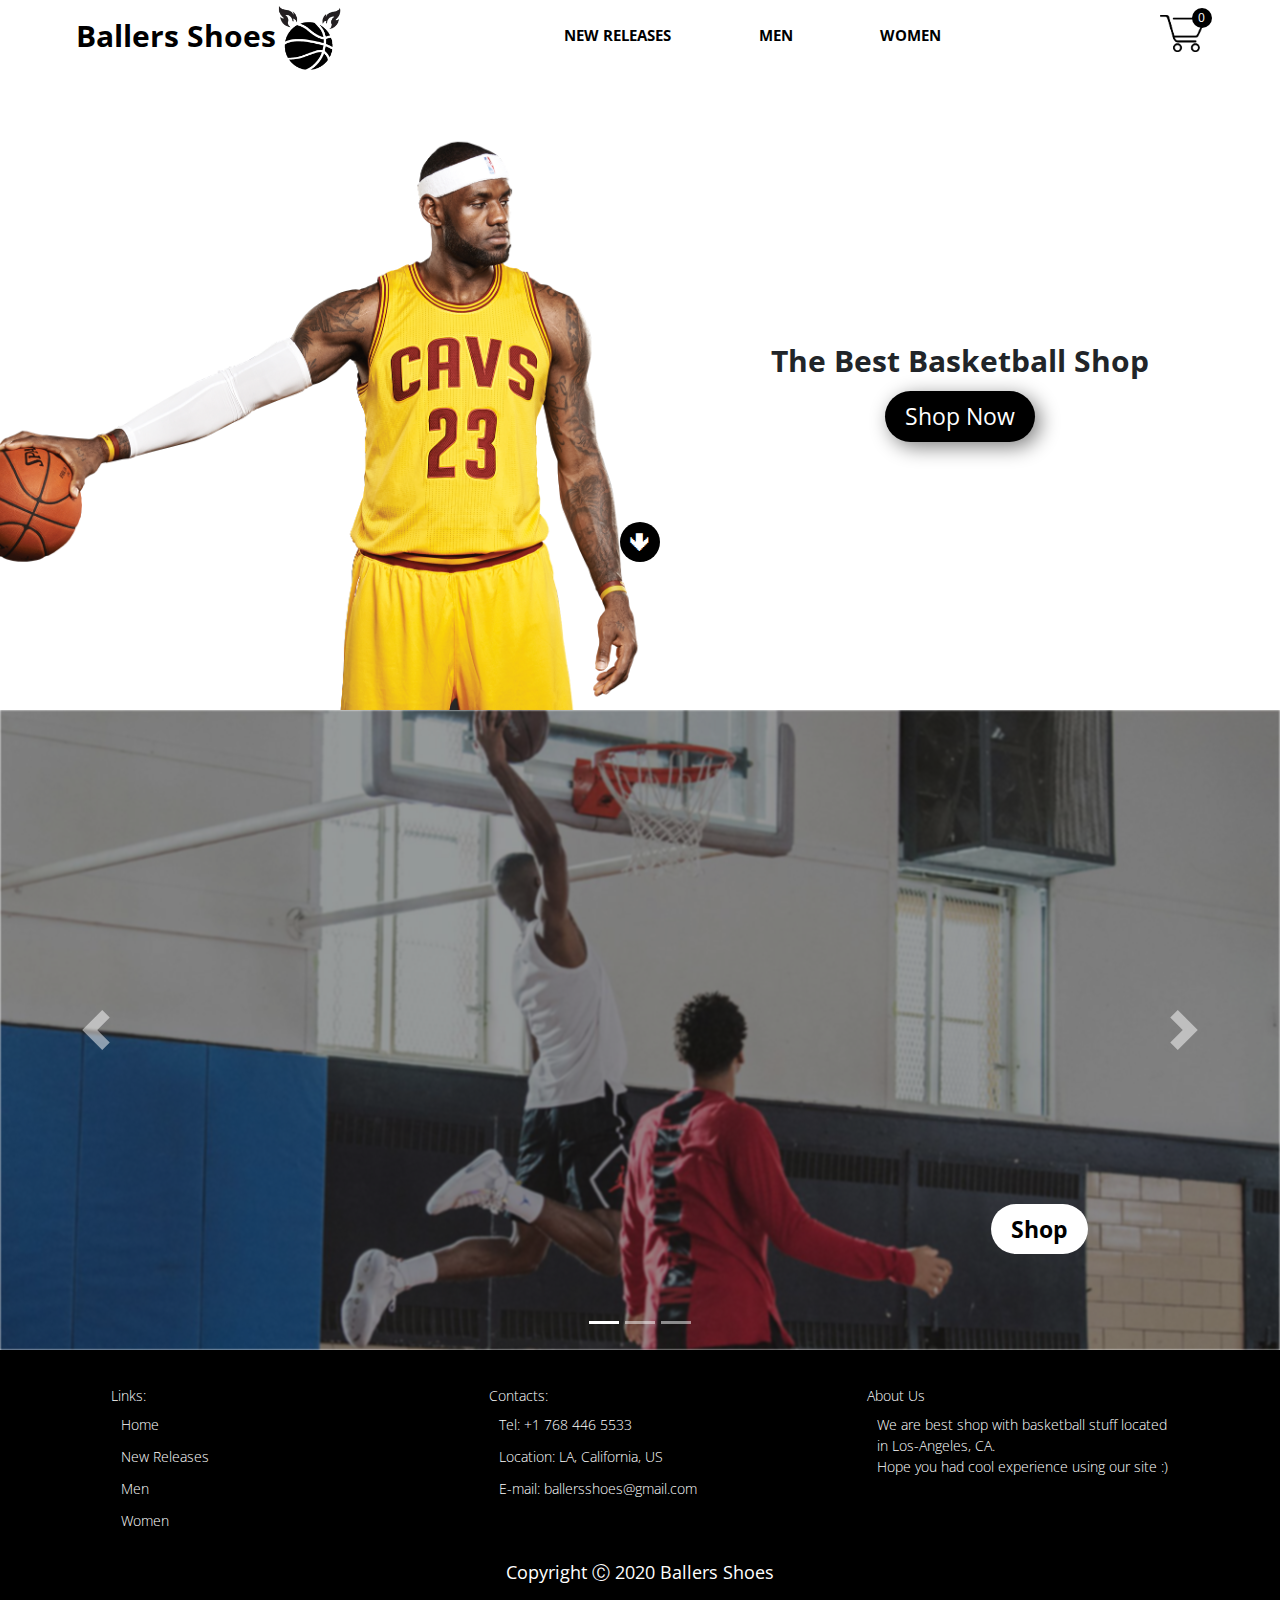
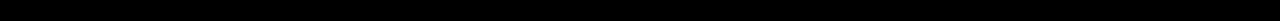
==== finalProject/index.html @ 1ae6ad81 "Second" ====
<!DOCTYPE html>
<html lang="en">

<head>
    <meta charset="UTF-8">
    <meta name="viewport" content="width=device-width, initial-scale=1.0">
    <meta http-equiv="X-UA-Compatible" content="ie=edge">
    <title>Home</title>
    <link rel="stylesheet" href="css/main.css">

    <script src="https://code.jquery.com/jquery-3.4.1.min.js"></script>
    <link rel="stylesheet" href="css/bootstrap.min.css">
</head>

<body>
    <header class="content">
        <div class="shop" title="Home">
            <a href="index.html">
                <h1>Ballers Shoes</h1>
                <img src="img/logo-1.png" alt="" class="logo">
            </a>
        </div>
    
        <nav>
            <ul>
                <li><a href="newrel.html">New Releases</a></li>
                <li><a href="men.html">Men</a></li>
                <li><a href="women.html">Women</a></li>
            </ul>
        </nav>
    
        <div id="cart"></div>
    
        <div class="mob-btn">
            <span></span>
        </div>
    </header>

    <div id="cartpopup"></div>
    <div id="buypopup"></div>

    <div class="inf content">

        <a href="#slider-a" class="main-bottom-btn">&#129147;</a>

        <div class="main-left-col"></div>

        <div class="main-right-col">
            <div class="title">
                <h2>The Best Basketball Shop</h2>
                <a href="men.html" title="Men"><button class="shop-now">Shop Now</button></a>
            </div>
        </div>
    </div>


    <a name="slider-a"></a>
    <div id="carousel-main" class="carousel slide content" data-ride="carousel slide">
        <ol class="carousel-indicators">
            <li class="active" data-target="#carousel-main" data-slide-to="0"></li>
            <li class="" data-target="#carousel-main" data-slide-to="2"></li>
            <li class="" data-target="#carousel-main" data-slide-to="3"></li>
        </ol>
        <div class="carousel-inner">
            <div class="carousel-item active">
                <img src="img/1-slide.jpg" alt="" class="d-block w-100 img-blur">
                <a href="newrel.html"><button class="shop-now slide-shop-now" title="New Releases">Shop</button></a>
            </div>
            <div class="carousel-item">
                <img src="img/2-slide.jpg" alt="" class="d-block w-100 img-blur">
                <a href="men.html"><button class="shop-now slide-shop-now" title="Men">Shop</button></a>
            </div>
            <div class="carousel-item">
                <img src="img/3-slide.jpg" alt="" class="d-block w-100 img-blur">
                <a href="women.html"><button class="shop-now slide-shop-now" title="Women">Shop</button></a>
            </div>
        </div>
        <a href="#carousel-main" class="carousel-control-prev" role="button" data-slide="prev">
            <span class="carousel-control-prev-icon" aria-hidden="true"></span>
            <span class="sr-only">Previous</span>
        </a>
        <a href="#carousel-main" class="carousel-control-next" role="button" data-slide="next">
            <span class="carousel-control-next-icon" aria-hidden="true"></span>
            <span class="sr-only">Next</span>
        </a>
    </div>

    <footer class="content"></footer>

    <div id="goods" class="no-show"></div>


    <script src="js/bootstrap.min.js"></script>
    <script src="js/popper.min.js"></script>
    <script src="js/localStorageUtil.js"></script>
    <script src="js/app.js"></script>
    <script src="js/catalog.js"></script>


    <script type="text/javascript">var scrolltotop = { setting: { startline: 600, scrollto: 0, scrollduration: 1e3, fadeduration: [300, 100] }, controlHTML: '<span class="btn-up">&uarr;</span>', controlattrs: { offsetx: 5, offsety: 5 }, anchorkeyword: "#top", state: { isvisible: !1, shouldvisible: !1 }, scrollup: function () { this.cssfixedsupport || this.$control.css({ opacity: 0 }); var t = isNaN(this.setting.scrollto) ? this.setting.scrollto : parseInt(this.setting.scrollto); t = "string" == typeof t && 1 == jQuery("#" + t).length ? jQuery("#" + t).offset().top : 0, this.$body.animate({ scrollTop: t }, this.setting.scrollduration) }, keepfixed: function () { var t = jQuery(window), o = t.scrollLeft() + t.width() - this.$control.width() - this.controlattrs.offsetx, s = t.scrollTop() + t.height() - this.$control.height() - this.controlattrs.offsety; this.$control.css({ left: o + "px", top: s + "px" }) }, togglecontrol: function () { var t = jQuery(window).scrollTop(); this.cssfixedsupport || this.keepfixed(), this.state.shouldvisible = t >= this.setting.startline ? !0 : !1, this.state.shouldvisible && !this.state.isvisible ? (this.$control.stop().animate({ opacity: 1 }, this.setting.fadeduration[0]), this.state.isvisible = !0) : 0 == this.state.shouldvisible && this.state.isvisible && (this.$control.stop().animate({ opacity: 0 }, this.setting.fadeduration[1]), this.state.isvisible = !1) }, init: function () { jQuery(document).ready(function (t) { var o = scrolltotop, s = document.all; o.cssfixedsupport = !s || s && "CSS1Compat" == document.compatMode && window.XMLHttpRequest, o.$body = t(window.opera ? "CSS1Compat" == document.compatMode ? "html" : "body" : "html,body"), o.$control = t('<div id="topcontrol">' + o.controlHTML + "</div>").css({ position: o.cssfixedsupport ? "fixed" : "absolute", bottom: o.controlattrs.offsety, right: o.controlattrs.offsetx, opacity: 0, cursor: "pointer" }).attr({ title: "Scroll to Top" }).click(function () { return o.scrollup(), !1 }).appendTo("body"), document.all && !window.XMLHttpRequest && "" != o.$control.text() && o.$control.css({ width: o.$control.width() }), o.togglecontrol(), t('a[href="' + o.anchorkeyword + '"]').click(function () { return o.scrollup(), !1 }), t(window).bind("scroll resize", function (t) { o.togglecontrol() }) }) } }; scrolltotop.init();</script>

</body>

</html>
---- finalProject/css/main.css ----
@import 'header.css';
@import 'content.css';
@import url('https://fonts.googleapis.com/css?family=Open+Sans:300,400,700&display=swap');
@import 'footer.css';
@import 'goods.css';
@import 'buypopup.css';
@import 'resp.css';



* {
    box-sizing: border-box !important;
}

html {
    scroll-behavior: smooth;
}
body {
    margin: 0;
    padding: 0;
    font-family: 'Open Sans', sans-serif !important;
}
ul {
    margin: 0;
    padding: 0;
    margin-bottom: 0 !important;
}
li {
    list-style: none;
    margin: 0;
}
h1 {
    margin-bottom: 0 !important;
    margin-top: 0 !important;
}
a {
    text-decoration: none !important;
    color: inherit;
}
a:hover {
    text-decoration: none !important;
}
button {
    background: white;
    border: none;
    cursor: pointer !important;
    padding: 8px 20px;
    outline: none !important;
}
.content {
    max-width: 1600px !important;
    margin-left: auto !important;
    margin-right: auto !important;
}
.no-show {
    display: none;
}
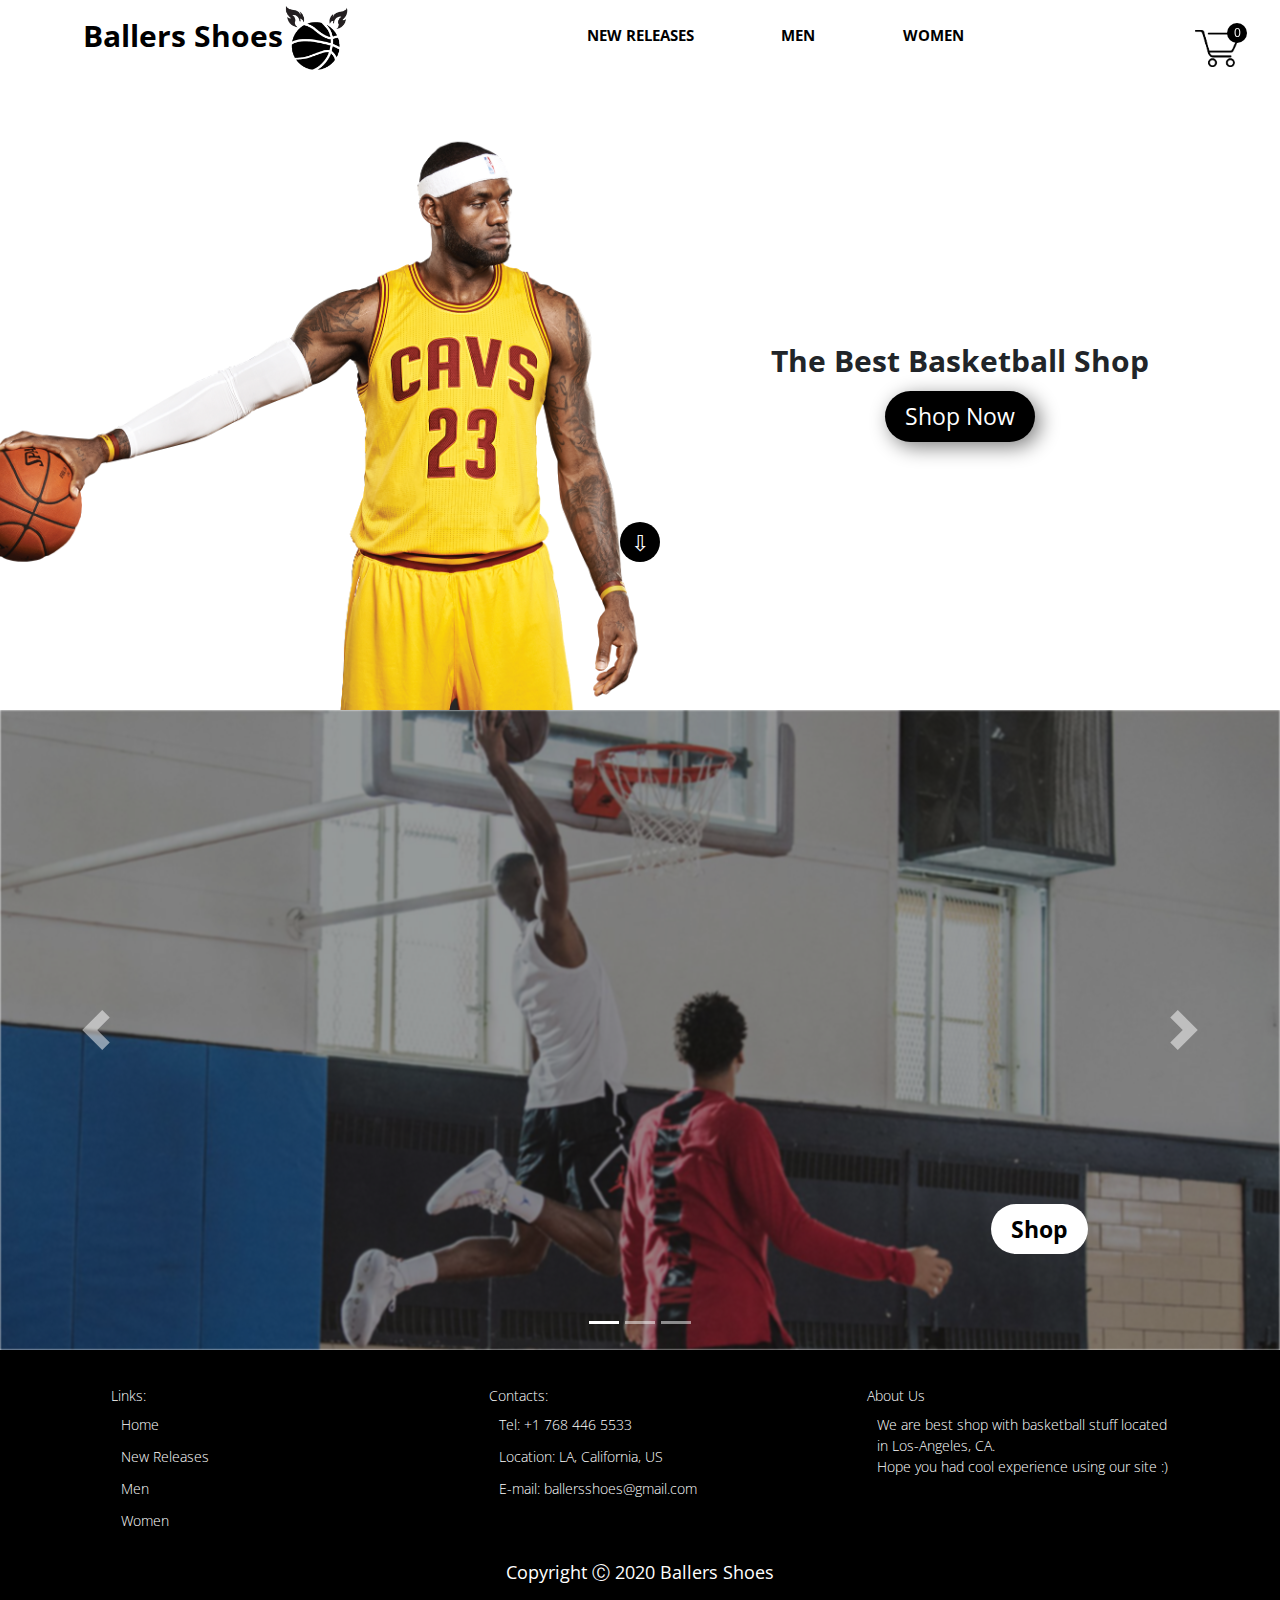
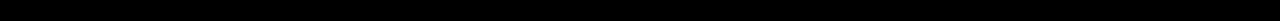
==== commit 88f893c1: "Commit 4" ====
--- a/finalProject/index.html
+++ b/finalProject/index.html
@@ -41,7 +41,7 @@
 
     <div class="inf content">
 
-        <a href="#slider-a" class="main-bottom-btn">&#129147;</a>
+        <a href="#slider-a" class="main-bottom-btn">&#8681;</a>
 
         <div class="main-left-col"></div>
 
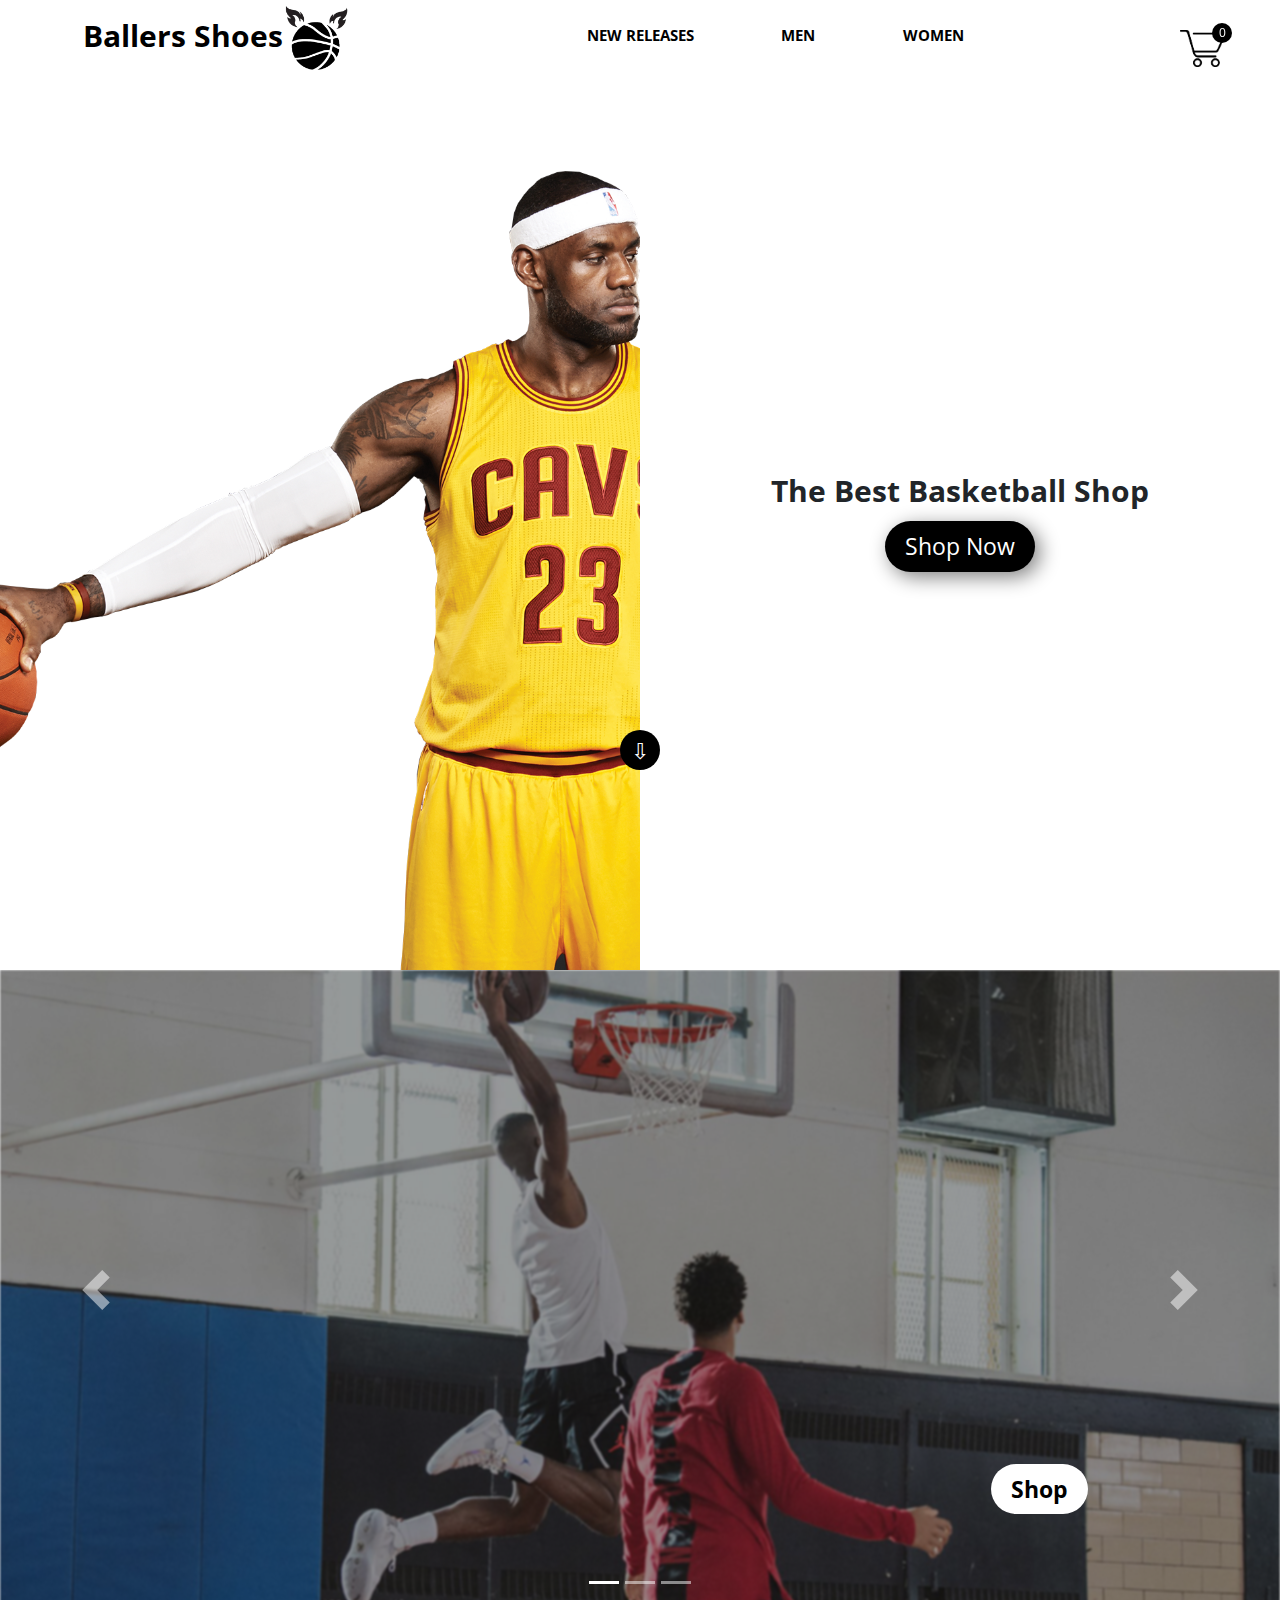
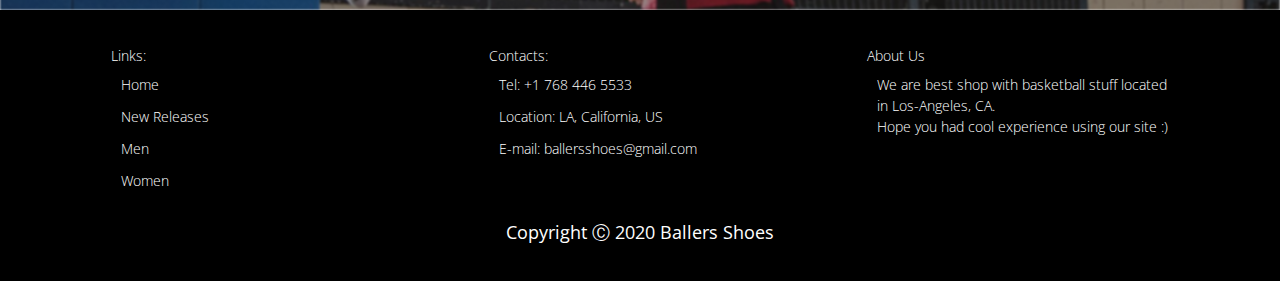
==== commit 102c0d7c: "mob sort-btns" ====
--- a/finalProject/index.html
+++ b/finalProject/index.html
@@ -15,7 +15,7 @@
 <body>
     <header class="content">
         <div class="shop" title="Home">
-            <a href="index.html">
+            <a href="index.html" class="logo-btn">
                 <h1>Ballers Shoes</h1>
                 <img src="img/logo-1.png" alt="" class="logo">
             </a>
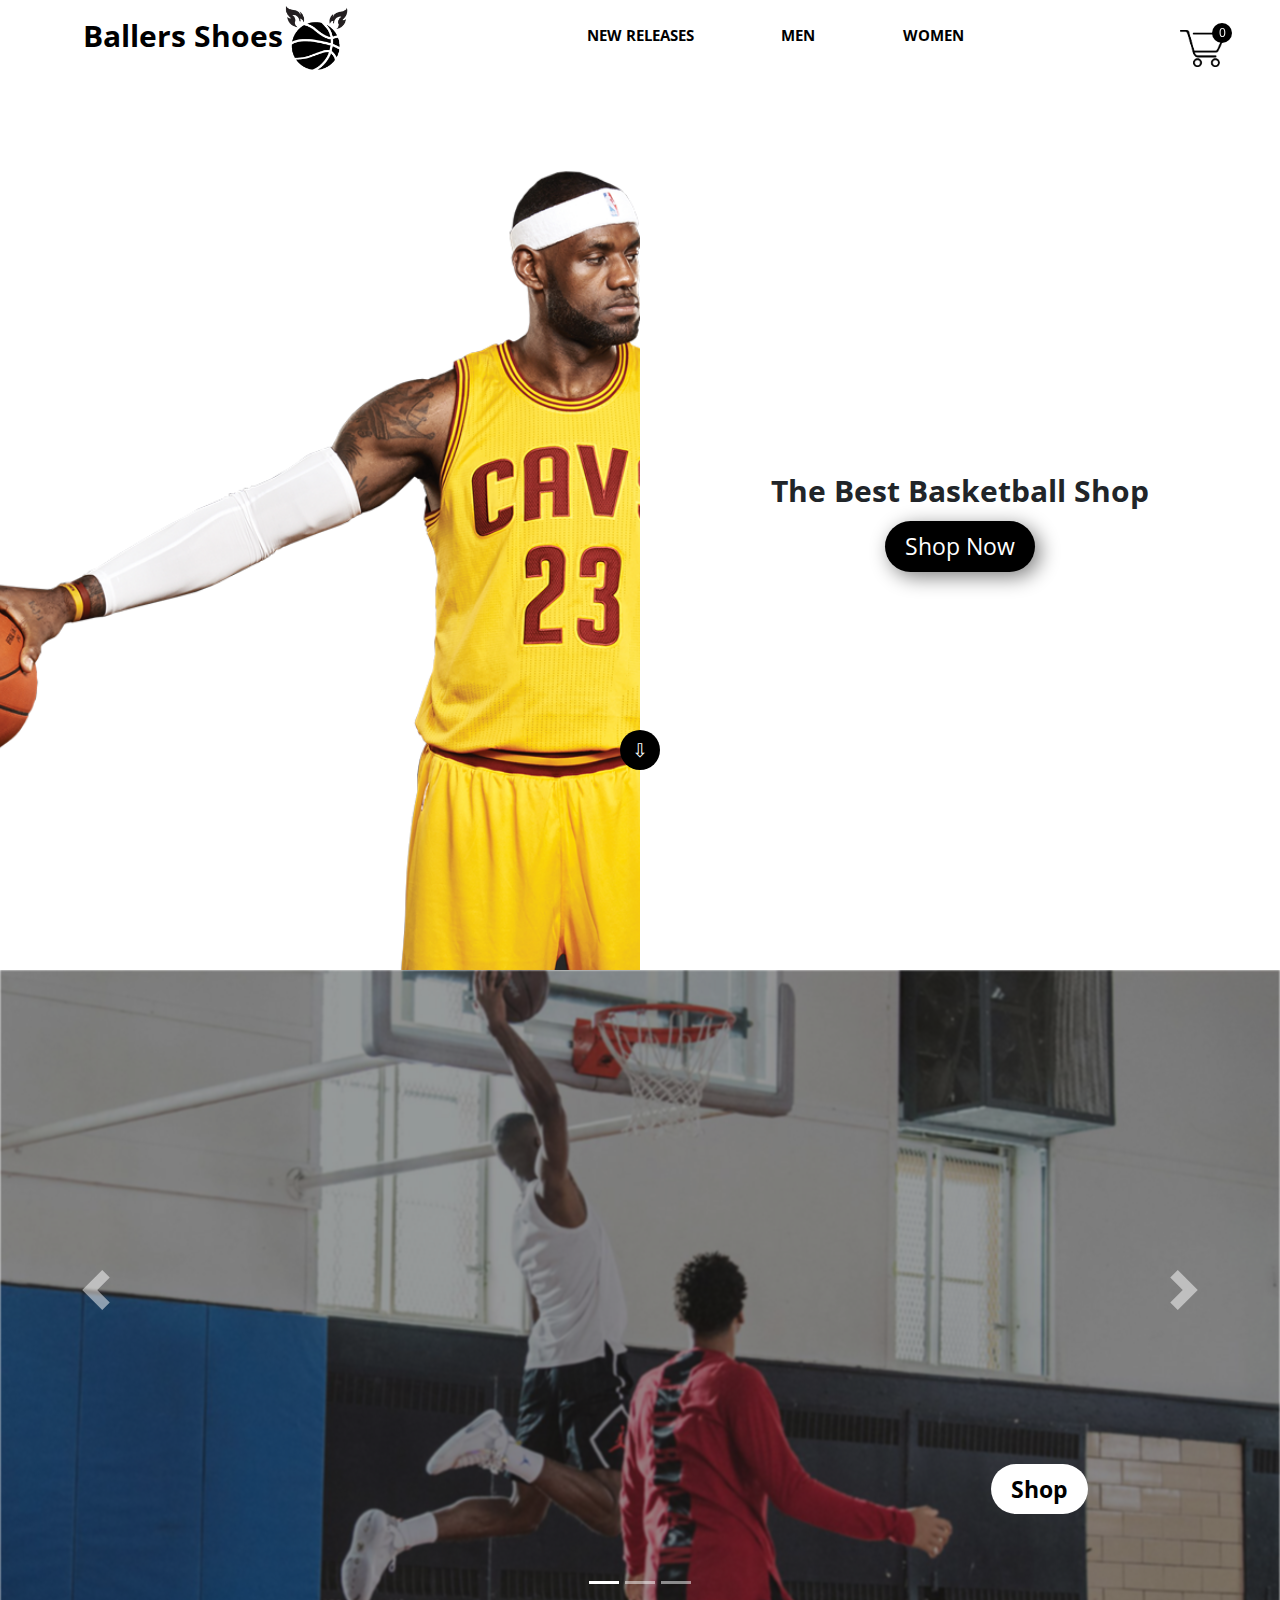
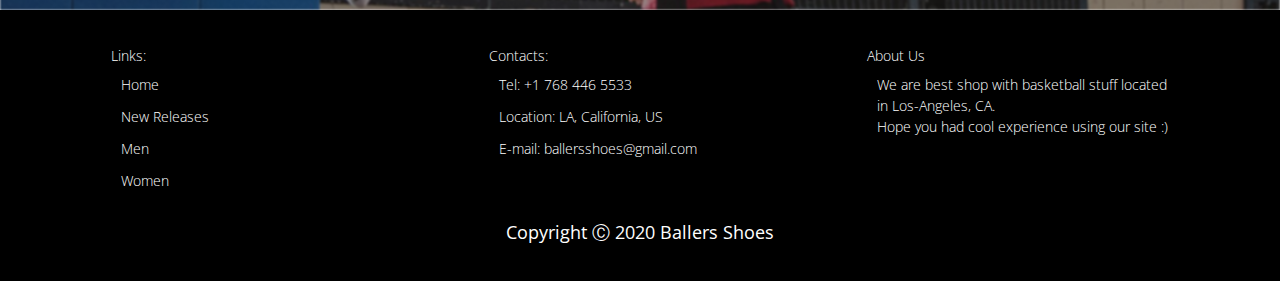
==== commit 0cac176f: "nav with js" ====
--- a/finalProject/index.html
+++ b/finalProject/index.html
@@ -21,13 +21,7 @@
             </a>
         </div>
     
-        <nav>
-            <ul>
-                <li><a href="newrel.html">New Releases</a></li>
-                <li><a href="men.html">Men</a></li>
-                <li><a href="women.html">Women</a></li>
-            </ul>
-        </nav>
+        <nav></nav>
     
         <div id="cart"></div>
     
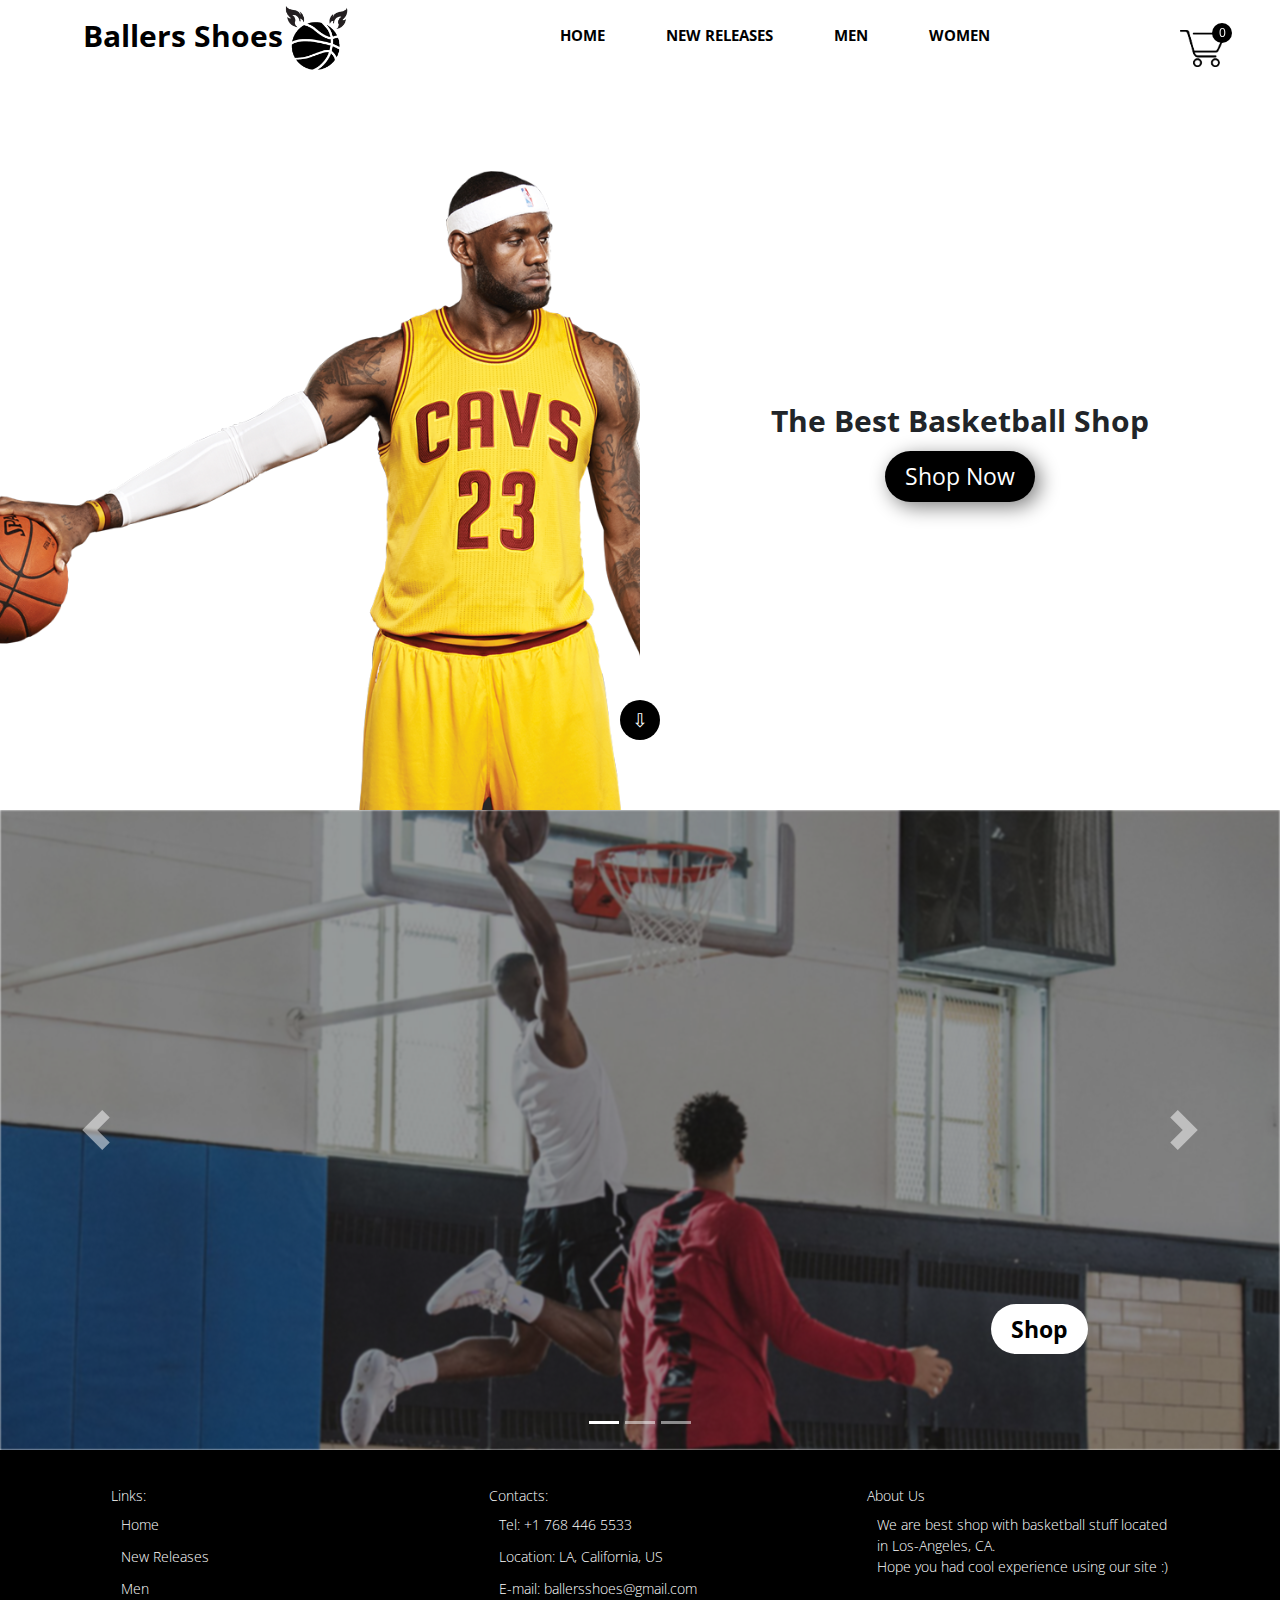
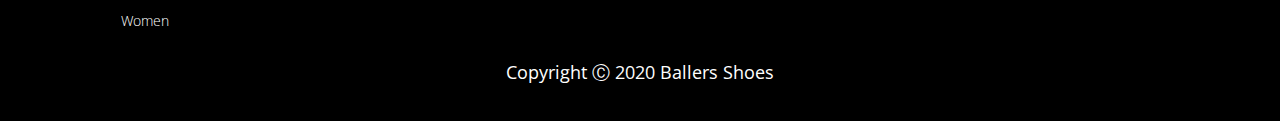
==== commit 57e95abd: "up-btn speed 200" ====
--- a/finalProject/index.html
+++ b/finalProject/index.html
@@ -7,7 +7,6 @@
     <meta http-equiv="X-UA-Compatible" content="ie=edge">
     <title>Home</title>
     <link rel="stylesheet" href="css/main.css">
-
     <script src="https://code.jquery.com/jquery-3.4.1.min.js"></script>
     <link rel="stylesheet" href="css/bootstrap.min.css">
 </head>
@@ -91,8 +90,6 @@
     <script src="js/catalog.js"></script>
 
 
-    <script type="text/javascript">var scrolltotop = { setting: { startline: 600, scrollto: 0, scrollduration: 1e3, fadeduration: [300, 100] }, controlHTML: '<span class="btn-up">&uarr;</span>', controlattrs: { offsetx: 5, offsety: 5 }, anchorkeyword: "#top", state: { isvisible: !1, shouldvisible: !1 }, scrollup: function () { this.cssfixedsupport || this.$control.css({ opacity: 0 }); var t = isNaN(this.setting.scrollto) ? this.setting.scrollto : parseInt(this.setting.scrollto); t = "string" == typeof t && 1 == jQuery("#" + t).length ? jQuery("#" + t).offset().top : 0, this.$body.animate({ scrollTop: t }, this.setting.scrollduration) }, keepfixed: function () { var t = jQuery(window), o = t.scrollLeft() + t.width() - this.$control.width() - this.controlattrs.offsetx, s = t.scrollTop() + t.height() - this.$control.height() - this.controlattrs.offsety; this.$control.css({ left: o + "px", top: s + "px" }) }, togglecontrol: function () { var t = jQuery(window).scrollTop(); this.cssfixedsupport || this.keepfixed(), this.state.shouldvisible = t >= this.setting.startline ? !0 : !1, this.state.shouldvisible && !this.state.isvisible ? (this.$control.stop().animate({ opacity: 1 }, this.setting.fadeduration[0]), this.state.isvisible = !0) : 0 == this.state.shouldvisible && this.state.isvisible && (this.$control.stop().animate({ opacity: 0 }, this.setting.fadeduration[1]), this.state.isvisible = !1) }, init: function () { jQuery(document).ready(function (t) { var o = scrolltotop, s = document.all; o.cssfixedsupport = !s || s && "CSS1Compat" == document.compatMode && window.XMLHttpRequest, o.$body = t(window.opera ? "CSS1Compat" == document.compatMode ? "html" : "body" : "html,body"), o.$control = t('<div id="topcontrol">' + o.controlHTML + "</div>").css({ position: o.cssfixedsupport ? "fixed" : "absolute", bottom: o.controlattrs.offsety, right: o.controlattrs.offsetx, opacity: 0, cursor: "pointer" }).attr({ title: "Scroll to Top" }).click(function () { return o.scrollup(), !1 }).appendTo("body"), document.all && !window.XMLHttpRequest && "" != o.$control.text() && o.$control.css({ width: o.$control.width() }), o.togglecontrol(), t('a[href="' + o.anchorkeyword + '"]').click(function () { return o.scrollup(), !1 }), t(window).bind("scroll resize", function (t) { o.togglecontrol() }) }) } }; scrolltotop.init();</script>
-
+    <script type="text/javascript">var scrolltotop = { setting: { startline: 600, scrollto: 0, scrollduration: 200, fadeduration: [300, 100] }, controlHTML: '<span class="btn-up">&uarr;</span>', controlattrs: { offsetx: 5, offsety: 5 }, anchorkeyword: "#top", state: { isvisible: !1, shouldvisible: !1 }, scrollup: function () { this.cssfixedsupport || this.$control.css({ opacity: 0 }); var t = isNaN(this.setting.scrollto) ? this.setting.scrollto : parseInt(this.setting.scrollto); t = "string" == typeof t && 1 == jQuery("#" + t).length ? jQuery("#" + t).offset().top : 0, this.$body.animate({ scrollTop: t }, this.setting.scrollduration) }, keepfixed: function () { var t = jQuery(window), o = t.scrollLeft() + t.width() - this.$control.width() - this.controlattrs.offsetx, s = t.scrollTop() + t.height() - this.$control.height() - this.controlattrs.offsety; this.$control.css({ left: o + "px", top: s + "px" }) }, togglecontrol: function () { var t = jQuery(window).scrollTop(); this.cssfixedsupport || this.keepfixed(), this.state.shouldvisible = t >= this.setting.startline ? !0 : !1, this.state.shouldvisible && !this.state.isvisible ? (this.$control.stop().animate({ opacity: 1 }, this.setting.fadeduration[0]), this.state.isvisible = !0) : 0 == this.state.shouldvisible && this.state.isvisible && (this.$control.stop().animate({ opacity: 0 }, this.setting.fadeduration[1]), this.state.isvisible = !1) }, init: function () { jQuery(document).ready(function (t) { var o = scrolltotop, s = document.all; o.cssfixedsupport = !s || s && "CSS1Compat" == document.compatMode && window.XMLHttpRequest, o.$body = t(window.opera ? "CSS1Compat" == document.compatMode ? "html" : "body" : "html,body"), o.$control = t('<div id="topcontrol">' + o.controlHTML + "</div>").css({ position: o.cssfixedsupport ? "fixed" : "absolute", bottom: o.controlattrs.offsety, right: o.controlattrs.offsetx, opacity: 0, cursor: "pointer" }).attr({ title: "Scroll to Top" }).click(function () { return o.scrollup(), !1 }).appendTo("body"), document.all && !window.XMLHttpRequest && "" != o.$control.text() && o.$control.css({ width: o.$control.width() }), o.togglecontrol(), t('a[href="' + o.anchorkeyword + '"]').click(function () { return o.scrollup(), !1 }), t(window).bind("scroll resize", function (t) { o.togglecontrol() }) }) } }; scrolltotop.init();</script>
 </body>
-
 </html>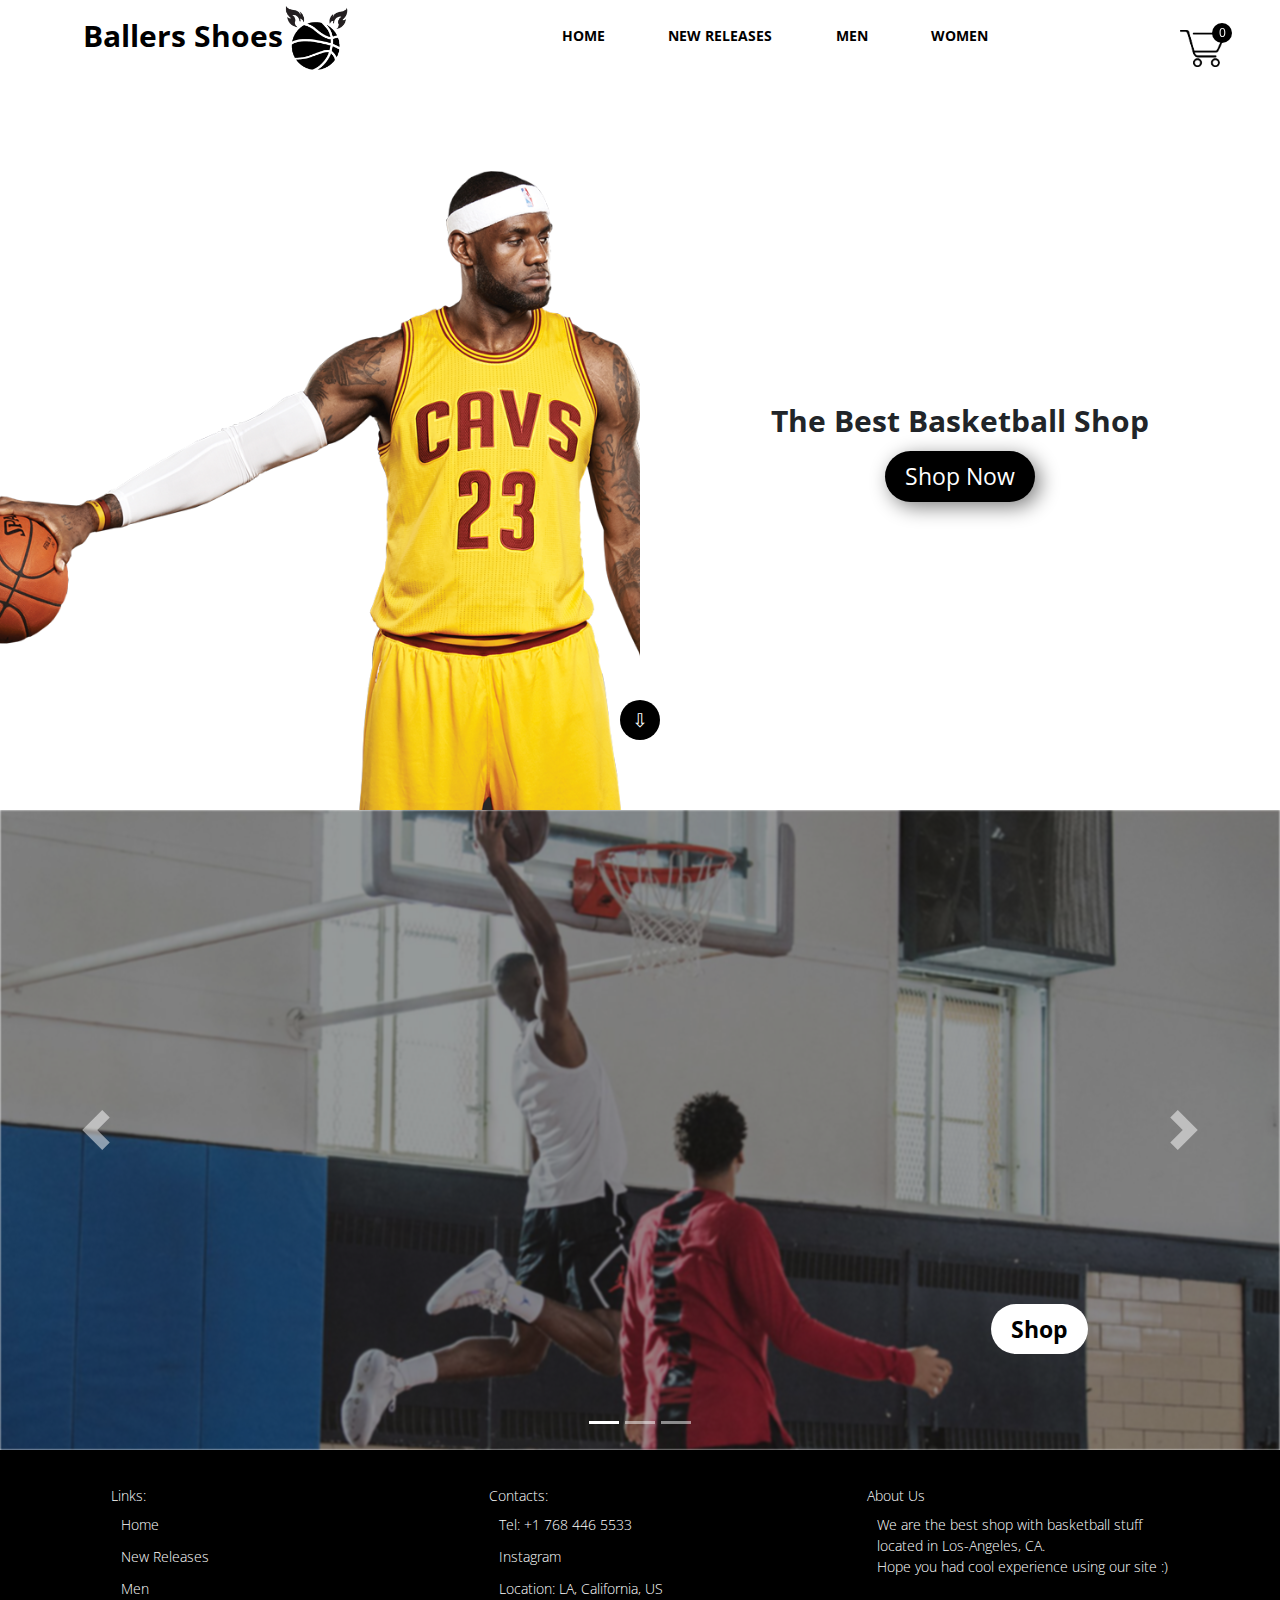
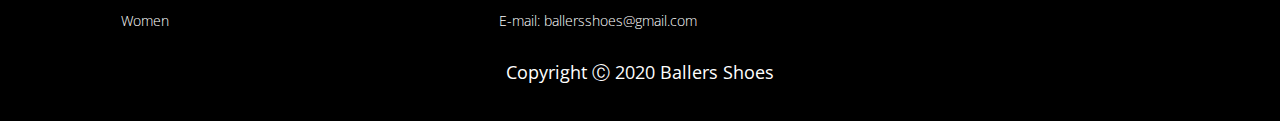
==== commit c8677b32: "js modules" ====
--- a/finalProject/index.html
+++ b/finalProject/index.html
@@ -86,9 +86,12 @@
     <script src="js/bootstrap.min.js"></script>
     <script src="js/popper.min.js"></script>
     <script src="js/localStorageUtil.js"></script>
+    <script src="js/footer.js"></script>
     <script src="js/app.js"></script>
     <script src="js/catalog.js"></script>
-
+    <script src="js/cartpopup.js"></script>
+    <script src="js/buypopup.js"></script>
+    <script src="js/nav.js"></script>
 
     <script type="text/javascript">var scrolltotop = { setting: { startline: 600, scrollto: 0, scrollduration: 200, fadeduration: [300, 100] }, controlHTML: '<span class="btn-up">&uarr;</span>', controlattrs: { offsetx: 5, offsety: 5 }, anchorkeyword: "#top", state: { isvisible: !1, shouldvisible: !1 }, scrollup: function () { this.cssfixedsupport || this.$control.css({ opacity: 0 }); var t = isNaN(this.setting.scrollto) ? this.setting.scrollto : parseInt(this.setting.scrollto); t = "string" == typeof t && 1 == jQuery("#" + t).length ? jQuery("#" + t).offset().top : 0, this.$body.animate({ scrollTop: t }, this.setting.scrollduration) }, keepfixed: function () { var t = jQuery(window), o = t.scrollLeft() + t.width() - this.$control.width() - this.controlattrs.offsetx, s = t.scrollTop() + t.height() - this.$control.height() - this.controlattrs.offsety; this.$control.css({ left: o + "px", top: s + "px" }) }, togglecontrol: function () { var t = jQuery(window).scrollTop(); this.cssfixedsupport || this.keepfixed(), this.state.shouldvisible = t >= this.setting.startline ? !0 : !1, this.state.shouldvisible && !this.state.isvisible ? (this.$control.stop().animate({ opacity: 1 }, this.setting.fadeduration[0]), this.state.isvisible = !0) : 0 == this.state.shouldvisible && this.state.isvisible && (this.$control.stop().animate({ opacity: 0 }, this.setting.fadeduration[1]), this.state.isvisible = !1) }, init: function () { jQuery(document).ready(function (t) { var o = scrolltotop, s = document.all; o.cssfixedsupport = !s || s && "CSS1Compat" == document.compatMode && window.XMLHttpRequest, o.$body = t(window.opera ? "CSS1Compat" == document.compatMode ? "html" : "body" : "html,body"), o.$control = t('<div id="topcontrol">' + o.controlHTML + "</div>").css({ position: o.cssfixedsupport ? "fixed" : "absolute", bottom: o.controlattrs.offsety, right: o.controlattrs.offsetx, opacity: 0, cursor: "pointer" }).attr({ title: "Scroll to Top" }).click(function () { return o.scrollup(), !1 }).appendTo("body"), document.all && !window.XMLHttpRequest && "" != o.$control.text() && o.$control.css({ width: o.$control.width() }), o.togglecontrol(), t('a[href="' + o.anchorkeyword + '"]').click(function () { return o.scrollup(), !1 }), t(window).bind("scroll resize", function (t) { o.togglecontrol() }) }) } }; scrolltotop.init();</script>
 </body>
--- a/finalProject/css/main.css
+++ b/finalProject/css/main.css
@@ -4,6 +4,7 @@
 @import 'footer.css';
 @import 'goods.css';
 @import 'buypopup.css';
+@import 'descrPage.css';
 @import 'resp.css';
 
 
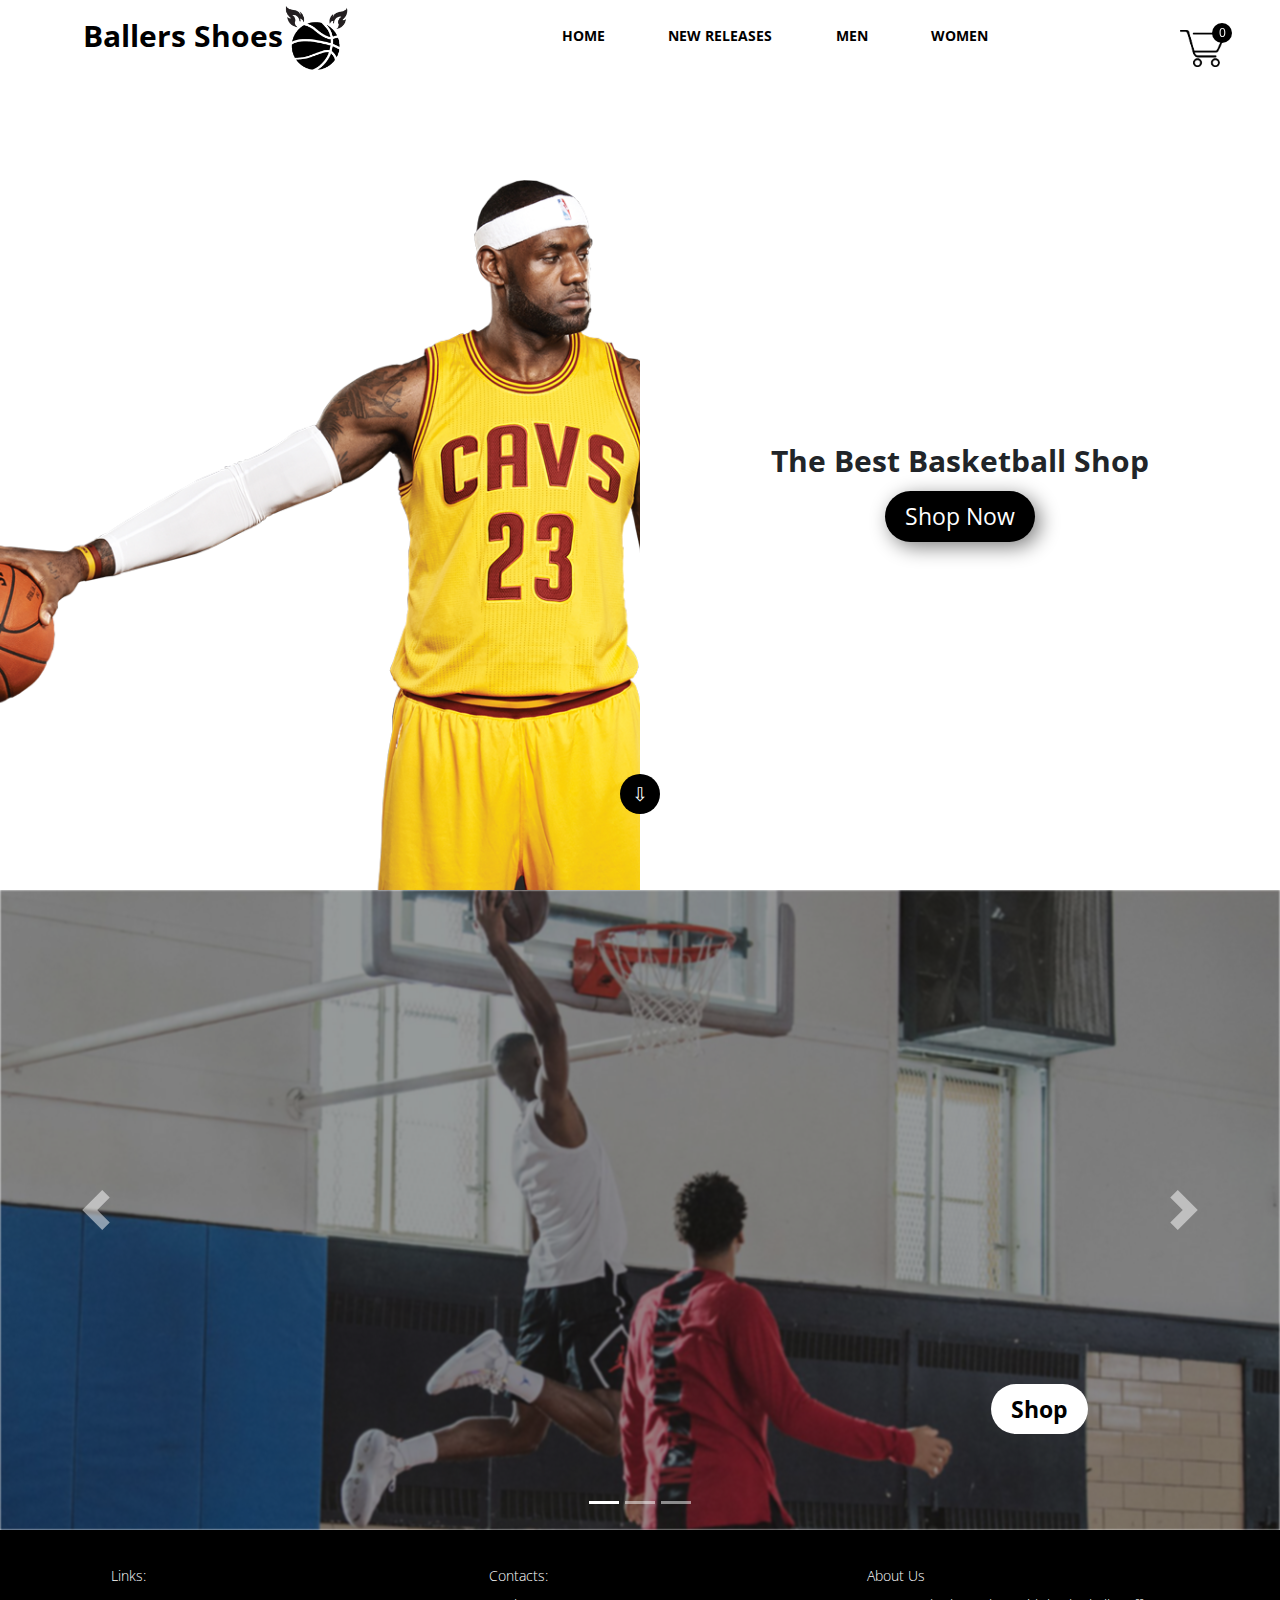
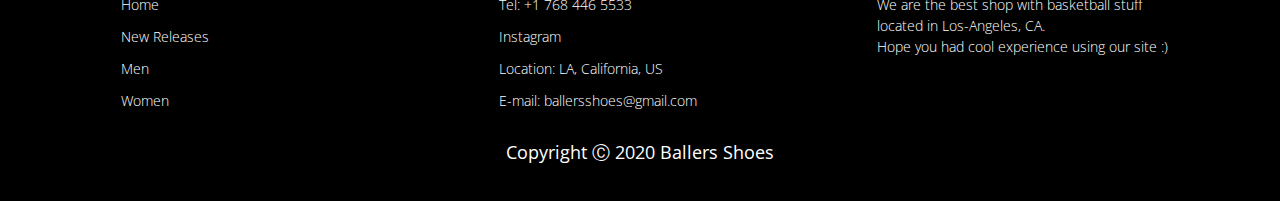
==== commit 050f7b74: "nav script on top for faster load" ====
--- a/finalProject/index.html
+++ b/finalProject/index.html
@@ -86,12 +86,12 @@
     <script src="js/bootstrap.min.js"></script>
     <script src="js/popper.min.js"></script>
     <script src="js/localStorageUtil.js"></script>
+    <script src="js/nav.js"></script>
     <script src="js/footer.js"></script>
     <script src="js/app.js"></script>
     <script src="js/catalog.js"></script>
     <script src="js/cartpopup.js"></script>
     <script src="js/buypopup.js"></script>
-    <script src="js/nav.js"></script>
 
     <script type="text/javascript">var scrolltotop = { setting: { startline: 600, scrollto: 0, scrollduration: 200, fadeduration: [300, 100] }, controlHTML: '<span class="btn-up">&uarr;</span>', controlattrs: { offsetx: 5, offsety: 5 }, anchorkeyword: "#top", state: { isvisible: !1, shouldvisible: !1 }, scrollup: function () { this.cssfixedsupport || this.$control.css({ opacity: 0 }); var t = isNaN(this.setting.scrollto) ? this.setting.scrollto : parseInt(this.setting.scrollto); t = "string" == typeof t && 1 == jQuery("#" + t).length ? jQuery("#" + t).offset().top : 0, this.$body.animate({ scrollTop: t }, this.setting.scrollduration) }, keepfixed: function () { var t = jQuery(window), o = t.scrollLeft() + t.width() - this.$control.width() - this.controlattrs.offsetx, s = t.scrollTop() + t.height() - this.$control.height() - this.controlattrs.offsety; this.$control.css({ left: o + "px", top: s + "px" }) }, togglecontrol: function () { var t = jQuery(window).scrollTop(); this.cssfixedsupport || this.keepfixed(), this.state.shouldvisible = t >= this.setting.startline ? !0 : !1, this.state.shouldvisible && !this.state.isvisible ? (this.$control.stop().animate({ opacity: 1 }, this.setting.fadeduration[0]), this.state.isvisible = !0) : 0 == this.state.shouldvisible && this.state.isvisible && (this.$control.stop().animate({ opacity: 0 }, this.setting.fadeduration[1]), this.state.isvisible = !1) }, init: function () { jQuery(document).ready(function (t) { var o = scrolltotop, s = document.all; o.cssfixedsupport = !s || s && "CSS1Compat" == document.compatMode && window.XMLHttpRequest, o.$body = t(window.opera ? "CSS1Compat" == document.compatMode ? "html" : "body" : "html,body"), o.$control = t('<div id="topcontrol">' + o.controlHTML + "</div>").css({ position: o.cssfixedsupport ? "fixed" : "absolute", bottom: o.controlattrs.offsety, right: o.controlattrs.offsetx, opacity: 0, cursor: "pointer" }).attr({ title: "Scroll to Top" }).click(function () { return o.scrollup(), !1 }).appendTo("body"), document.all && !window.XMLHttpRequest && "" != o.$control.text() && o.$control.css({ width: o.$control.width() }), o.togglecontrol(), t('a[href="' + o.anchorkeyword + '"]').click(function () { return o.scrollup(), !1 }), t(window).bind("scroll resize", function (t) { o.togglecontrol() }) }) } }; scrolltotop.init();</script>
 </body>
